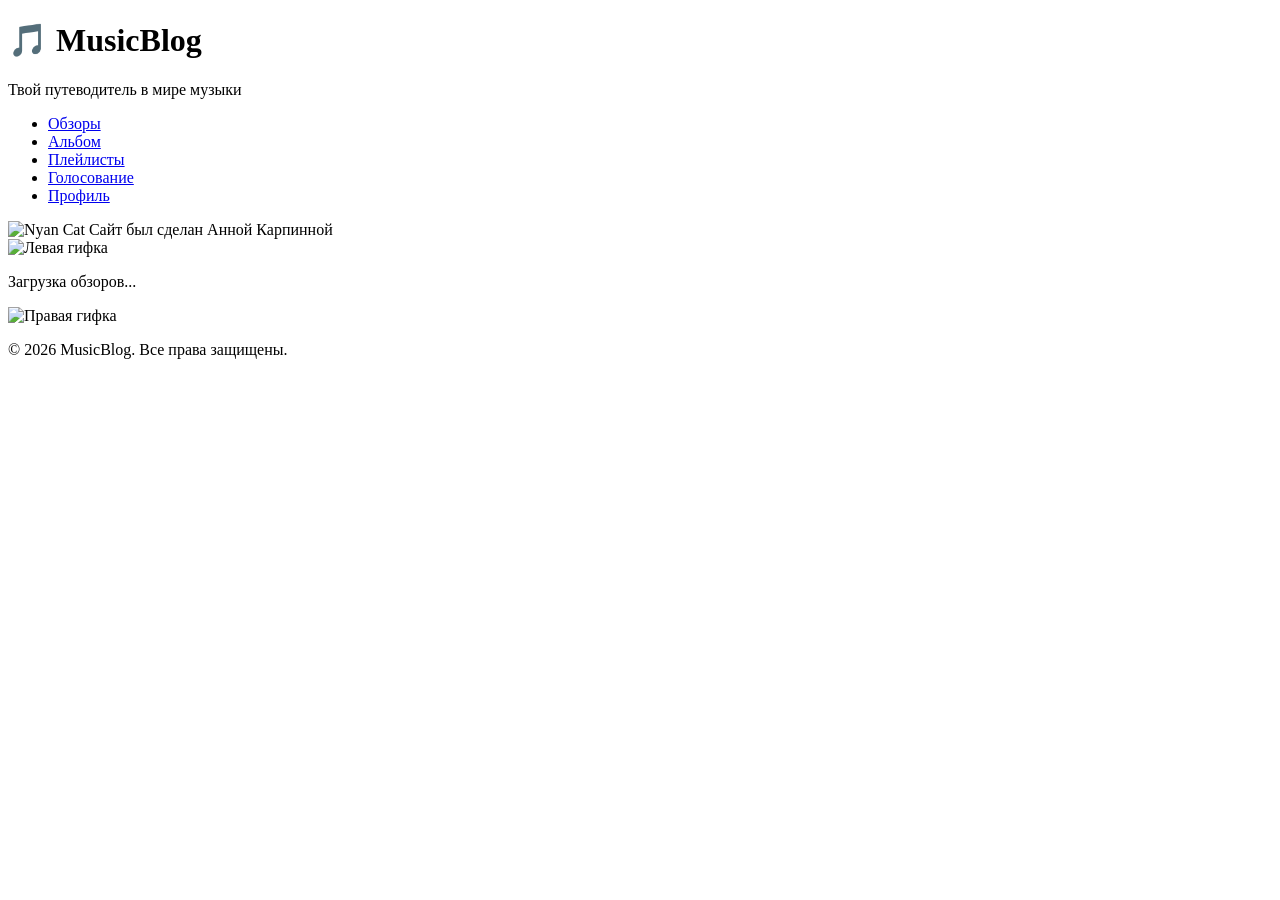
==== index.html @ 11b35b08 "Add files via upload" ====
<!DOCTYPE html>
<html lang="ru">
<head>
  <meta charset="UTF-8" />
  <meta name="viewport" content="width=device-width, initial-scale=1.0"/>
  <title>MusicBlog — Обзоры</title>
  <link rel="stylesheet" href="css/style.css" />
</head>
<body>
  <header>
    <h1>🎵 MusicBlog</h1>
    <p>Твой путеводитель в мире музыки</p>
  </header>
  <nav>
    <ul>
      <li><a href="index.html" class="active">Обзоры</a></li>
      <li><a href="album.html">Альбом</a></li>
      <li><a href="playlists.html">Плейлисты</a></li>
      <li><a href="voting.html">Голосование</a></li>
      <li><a href="profile.html">Профиль</a></li>
    </ul>
  </nav>
    <!-- Бегущая строка -->
    <div class="ticker-wrap">
      <div class="ticker">
        <div class="ticker-item">
          <img src="https://raw.githubusercontent.com/AnnaKarpina/save_img/main/975688a56fd69efe0060173314902a14.gif" alt="Nyan Cat" class="ticker-gif">
          <span>Сайт был сделан Анной Карпинной</span>
        </div>
      </div>
    </div>
    <main class="main-with-gifs">
      <aside class="gif-container left-gif">
        <img src="https://raw.githubusercontent.com/AnnaKarpina/save_img/main/c883b96dc8930483e53e55183bef65de.gif" alt="Левая гифка">
      </aside>
      
      <div class="content">
        <div id="reviews-container">
          <p>Загрузка обзоров...</p>
        </div>
      </div>
      
      <aside class="gif-container right-gif">
        <img src="https://raw.githubusercontent.com/AnnaKarpina/save_img/main/c883b96dc8930483e53e55183bef65de.gif" alt="Правая гифка">
      </aside>
    </main>
  <footer>
    <p>© 2026 MusicBlog. Все права защищены.</p>
  </footer>
  <script src="js/script.js"></script>
</body>
</html>
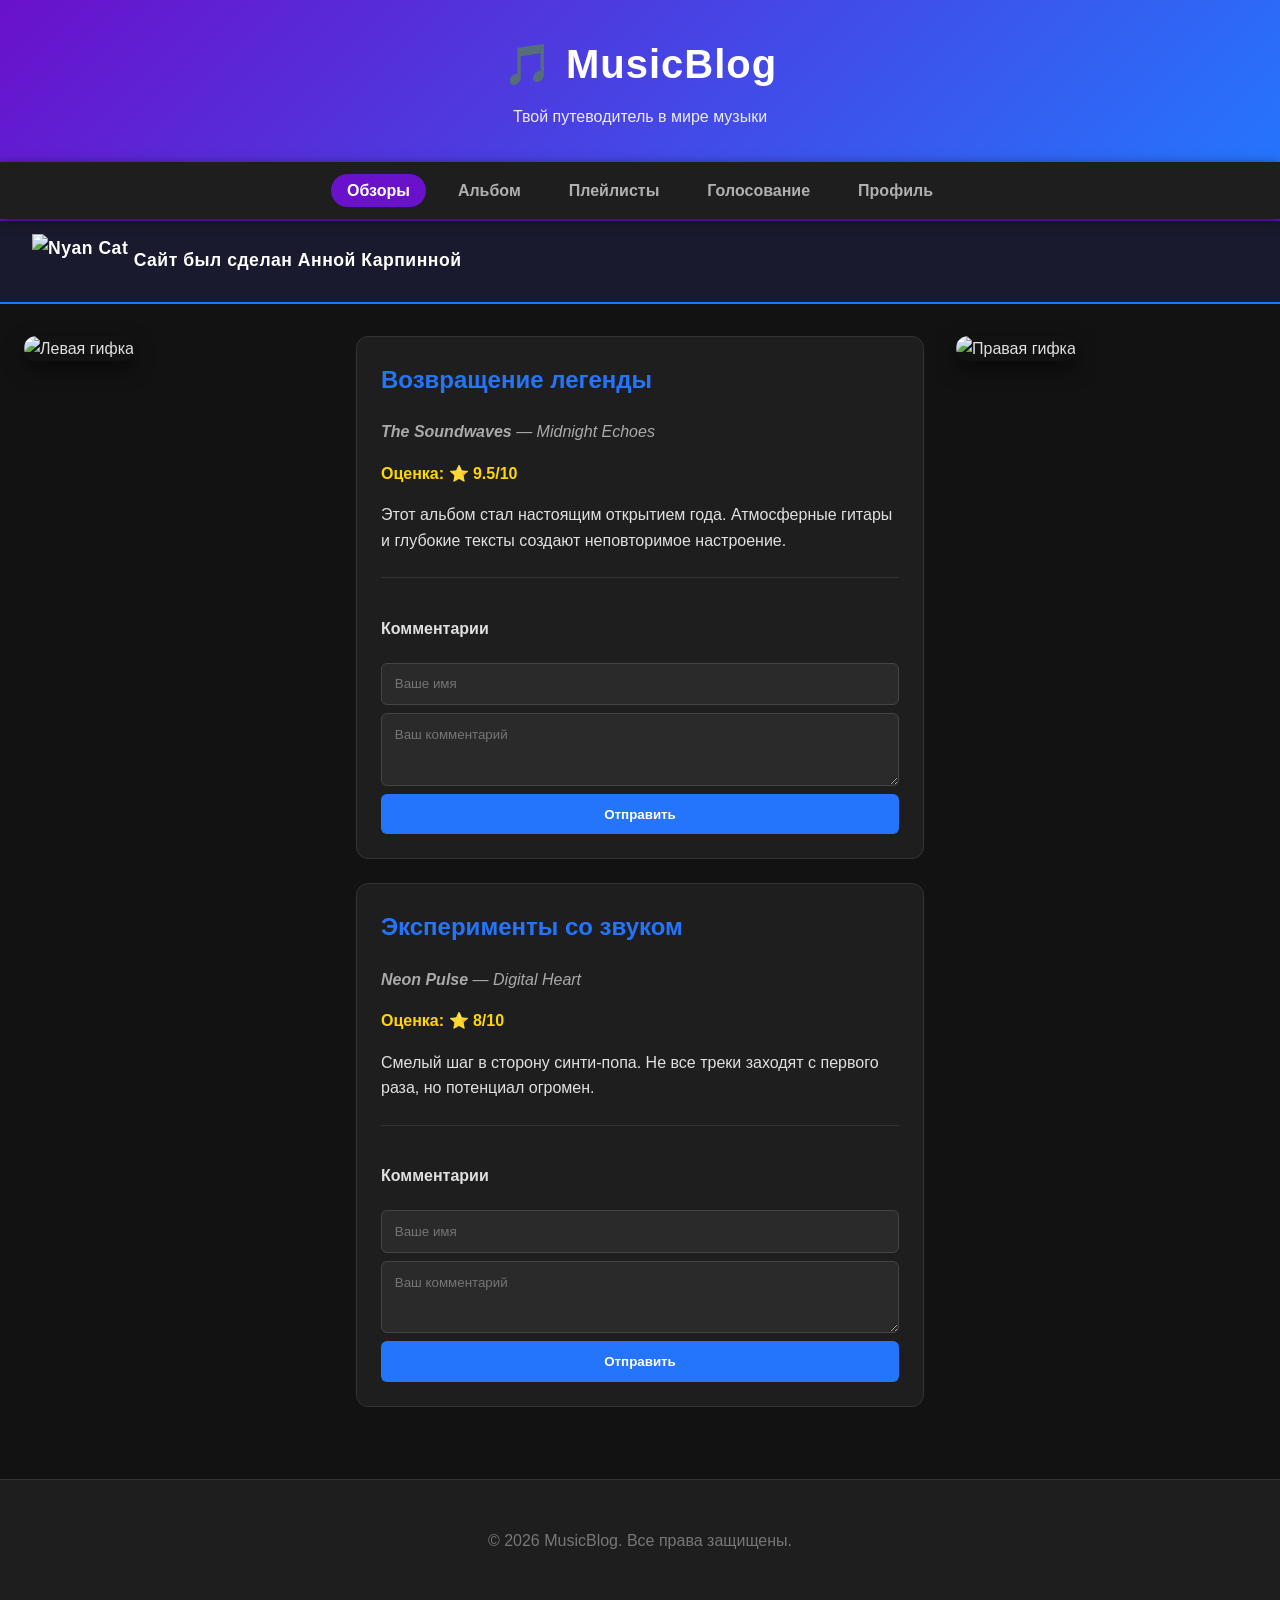
==== commit ffe3b5af: "Add files via upload" ====
--- a/index.html
+++ b/index.html
@@ -4,7 +4,7 @@
   <meta charset="UTF-8" />
   <meta name="viewport" content="width=device-width, initial-scale=1.0"/>
   <title>MusicBlog — Обзоры</title>
-  <link rel="stylesheet" href="css/style.css" />
+  <link rel="stylesheet" href="style.css" />
 </head>
 <body>
   <header>
@@ -47,6 +47,6 @@
   <footer>
     <p>© 2026 MusicBlog. Все права защищены.</p>
   </footer>
-  <script src="js/script.js"></script>
+  <script src="script.js"></script>
 </body>
 </html>
--- a/style.css
+++ b/style.css
@@ -0,0 +1,259 @@
+body {
+  font-family: 'Segoe UI', Tahoma, Geneva, Verdana, sans-serif;
+  margin: 0;
+  padding: 0;
+  background-color: #121212;
+  color: #e0e0e0;
+  line-height: 1.6;
+}
+
+header {
+  background: linear-gradient(135deg, #6a11cb 0%, #2575fc 100%);
+  color: white;
+  padding: 2rem;
+  text-align: center;
+}
+
+header h1 { margin: 0; font-size: 2.5rem; letter-spacing: 1px; }
+header p { margin: 0.5rem 0 0; opacity: 0.9; }
+
+nav {
+  background-color: #1e1e1e;
+  padding: 1rem;
+  position: sticky;
+  top: 0;
+  z-index: 100;
+  box-shadow: 0 2px 10px rgba(0,0,0,0.5);
+}
+
+nav ul {
+  list-style: none;
+  margin: 0;
+  padding: 0;
+  display: flex;
+  flex-wrap: wrap;
+  justify-content: center;
+  gap: 1rem;
+}
+
+nav a {
+  text-decoration: none;
+  color: #b0b0b0;
+  font-weight: 600;
+  padding: 0.5rem 1rem;
+  border-radius: 20px;
+  transition: all 0.3s ease;
+}
+
+nav a:hover, nav a.active {
+  background-color: #6a11cb;
+  color: white;
+}
+
+main {
+  max-width: 1000px;
+  margin: 2rem auto;
+  padding: 0 1.5rem;
+}
+
+/* Карточки */
+.review-card, .profile-section, .voting-card {
+  background-color: #1e1e1e;
+  border-radius: 12px;
+  padding: 1.5rem;
+  margin-bottom: 1.5rem;
+  border: 1px solid #333;
+}
+
+.review-card h2 { color: #2575fc; margin-top: 0; }
+.meta { color: #aaa; font-style: italic; }
+.rating { color: #ffd700; font-weight: bold; }
+
+/* Комментарии */
+.comments-section { margin-top: 1.5rem; padding-top: 1rem; border-top: 1px solid #333; }
+.comment { background-color: #2a2a2a; padding: 0.8rem; border-radius: 8px; margin-bottom: 0.5rem; }
+.comment-form { display: flex; flex-direction: column; gap: 0.5rem; margin-top: 1rem; }
+.comment-form input, .comment-form textarea {
+  background-color: #2a2a2a;
+  border: 1px solid #444;
+  color: white;
+  padding: 0.8rem;
+  border-radius: 6px;
+  font-family: inherit;
+}
+.comment-form button {
+  background-color: #2575fc;
+  color: white;
+  border: none;
+  padding: 0.8rem;
+  border-radius: 6px;
+  cursor: pointer;
+  font-weight: bold;
+  transition: background 0.3s;
+}
+.comment-form button:hover { background-color: #1a5bca; }
+
+/* Альбом */
+.album-card { text-align: center; background-color: #1e1e1e; padding: 2rem; border-radius: 12px; }
+.album-cover { width: 250px; height: 250px; object-fit: cover; border-radius: 12px; box-shadow: 0 8px 20px rgba(0,0,0,0.5); margin-bottom: 1rem; }
+.tracklist { list-style: none; padding: 0; text-align: left; max-width: 600px; margin: 2rem auto; }
+.tracklist li {
+  background-color: #2a2a2a;
+  margin-bottom: 0.8rem;
+  padding: 1rem;
+  border-radius: 8px;
+  display: flex;
+  justify-content: space-between;
+  align-items: center;
+  flex-wrap: wrap;
+  gap: 1rem;
+}
+.tracklist audio { height: 40px; max-width: 300px; }
+
+/* Плейлисты */
+.playlists-grid { display: grid; grid-template-columns: repeat(auto-fill, minmax(280px, 1fr)); gap: 1.5rem; }
+.playlist-card {
+  background-color: #1e1e1e;
+  border-radius: 12px;
+  padding: 1.5rem;
+  text-align: center;
+  border: 1px solid #333;
+  transition: transform 0.3s;
+}
+.playlist-card:hover { transform: translateY(-5px); border-color: #6a11cb; }
+.playlist-card img { width: 100%; border-radius: 8px; margin-bottom: 1rem; }
+.track-list { list-style: none; padding: 0; text-align: left; font-size: 0.9rem; color: #aaa; }
+.btn-play {
+  background-color: #1db954;
+  color: white;
+  border: none;
+  padding: 0.8rem 1.5rem;
+  border-radius: 20px;
+  cursor: pointer;
+  font-weight: bold;
+  margin-top: 1rem;
+  width: 100%;
+  transition: background 0.3s;
+}
+.btn-play:hover { background-color: #1ed760; }
+
+/* Голосование */
+.voting-card { display: flex; justify-content: space-between; align-items: center; }
+.btn-vote {
+  background-color: #e91e63;
+  color: white;
+  border: none;
+  padding: 0.8rem 1.5rem;
+  border-radius: 20px;
+  cursor: pointer;
+  font-weight: bold;
+  transition: background 0.3s;
+}
+.btn-vote:hover { background-color: #c2185b; }
+
+/* Профиль */
+.profile-header { text-align: center; margin-bottom: 2rem; }
+.avatar { font-size: 4rem; margin-bottom: 0.5rem; }
+
+footer {
+  text-align: center;
+  padding: 2rem;
+  background-color: #1e1e1e;
+  color: #777;
+  margin-top: 3rem;
+  border-top: 1px solid #333;
+}
+
+/* --- Бегущая строка (Ticker) --- */
+.ticker-wrap {
+  width: 100%;
+  overflow: hidden; /* Скрываем текст, когда он уходит за границы */
+  background-color: #1a1a2e; /* Тёмный фон, сочетающийся с вашим дизайном */
+  border-top: 2px solid #6a11cb;
+  border-bottom: 2px solid #2575fc;
+  padding: 0.8rem 0;
+  white-space: nowrap; /* Запрещаем перенос текста на новую строку */
+  display: flex;
+  align-items: center;  
+}
+
+.ticker {
+  display: inline-block;
+  animation: ticker-scroll 15s linear infinite; /* 15s — это скорость (чем меньше число, тем быстрее) */
+}
+
+.ticker-item {
+  display: inline-flex;
+  align-items: center;
+  gap: 10px;  
+  display: inline-block;
+  padding: 0 2rem;
+  font-size: 1.1rem;
+  font-weight: 600;
+  color: #ffffff;
+  letter-spacing: 0.5px;
+}
+
+.ticker-gif {
+  height: 55px;
+  width: auto;
+  display: inline-block;
+  vertical-align: middle;
+}
+
+@keyframes ticker-scroll {
+  0% {
+    transform: translateX(100vw);
+  }
+  100% {
+    transform: translateX(-100%);
+  }
+}
+
+.ticker-wrap:hover .ticker {
+  animation-play-state: paused;
+}
+
+/* Гифки */
+.main-with-gifs {
+  display: flex;
+  justify-content: center;
+  gap: 2rem;
+  max-width: 1400px;
+  margin: 2rem auto;
+  padding: 0 1.5rem;
+  align-items: flex-start;
+}
+
+.gif-container {
+  flex: 0 0 300px;
+  position: sticky;
+  top: 100px;
+}
+
+.gif-container img {
+  width: 100%;
+  height: 700px;
+  object-fit: cover;
+  border-radius: 12px;
+  box-shadow: 0 8px 20px rgba(0,0,0,0.5);
+}
+
+.content {
+  flex: 1;
+  max-width: 700px;
+}
+
+/* На планшетах убираем левую гифку */
+@media (max-width: 1200px) {
+  .left-gif {
+    display: none;
+  }
+}
+
+/* На телефонах убираем обе */
+@media (max-width: 768px) {
+  .gif-container {
+    display: none;
+  }
+}
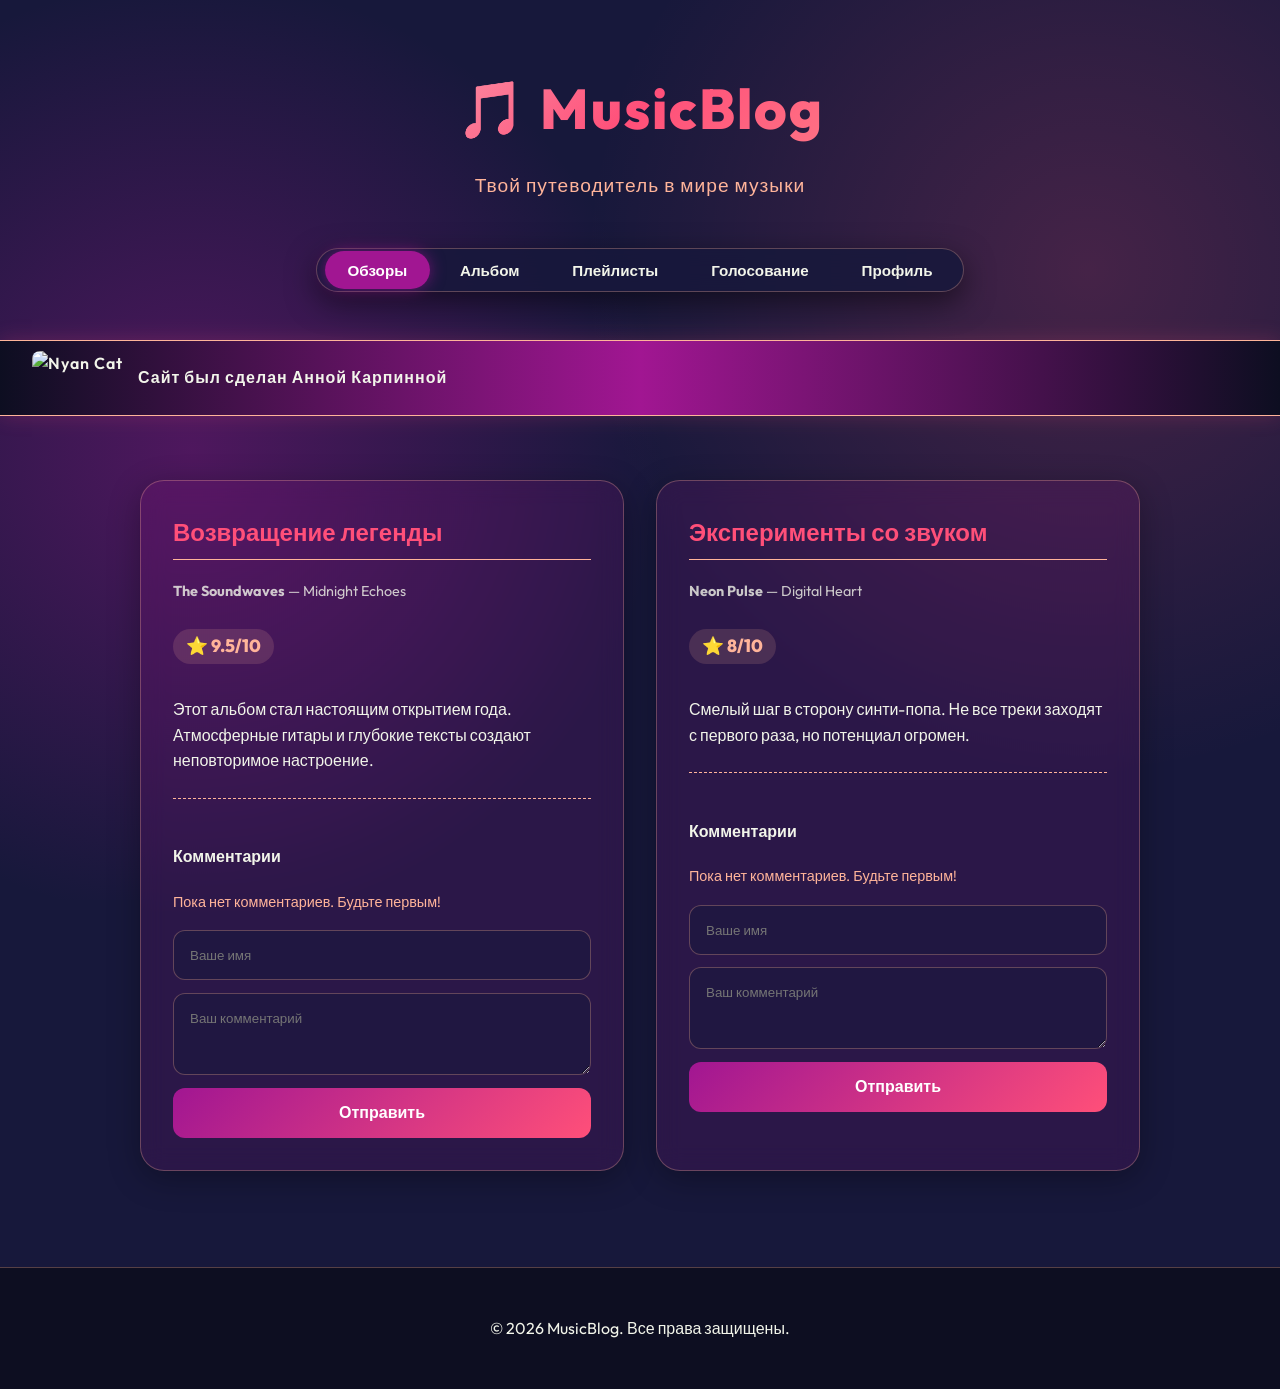
==== commit 0b830416: "Add files via upload" ====
--- a/index.html
+++ b/index.html
@@ -24,15 +24,13 @@
     <div class="ticker-wrap">
       <div class="ticker">
         <div class="ticker-item">
-          <img src="https://raw.githubusercontent.com/AnnaKarpina/save_img/main/975688a56fd69efe0060173314902a14.gif" alt="Nyan Cat" class="ticker-gif">
+          <img src="https://raw.githubusercontent.com/AnnaKarpina/my_site/main/sparks.gif" alt="Nyan Cat" class="ticker-gif">
           <span>Сайт был сделан Анной Карпинной</span>
         </div>
       </div>
     </div>
     <main class="main-with-gifs">
-      <aside class="gif-container left-gif">
-        <img src="https://raw.githubusercontent.com/AnnaKarpina/save_img/main/c883b96dc8930483e53e55183bef65de.gif" alt="Левая гифка">
-      </aside>
+
       
       <div class="content">
         <div id="reviews-container">
@@ -40,9 +38,7 @@
         </div>
       </div>
       
-      <aside class="gif-container right-gif">
-        <img src="https://raw.githubusercontent.com/AnnaKarpina/save_img/main/c883b96dc8930483e53e55183bef65de.gif" alt="Правая гифка">
-      </aside>
+
     </main>
   <footer>
     <p>© 2026 MusicBlog. Все права защищены.</p>
--- a/style.css
+++ b/style.css
@@ -1,29 +1,70 @@
+/* Импорт шрифта для большей индивидуальности */
+@import url('https://fonts.googleapis.com/css2?family=Outfit:wght@300;400;600;800&display=swap');
+
+:root {
+  /* Новая неоновая палитра */
+  --lilac: #F2F5EA;    /* Ivory - Основной текст */
+  --pink: #FF4F79;     /* Bubblegum Pink - Заголовки, акценты */
+  --violet: #FFB49A;   /* Powder Blush - Рамки, фокусы */
+  --cobalt: #A11692;   /* Dark Magenta - Кнопки, активные элементы */
+  --ink: #17183B;      /* Space Indigo - Основной фон */
+
+  /* Дополнительные оттенки */
+  --bg-dark: #0D0E21;  /* Темный индиго - Футер, бегущая строка */
+  --card-bg: rgba(161, 22, 146, 0.15); /* Маджента с прозрачностью */
+  --glass-border: rgba(255, 180, 154, 0.3); /* Powder Blush с прозрачностью */
+}
+
 body {
-  font-family: 'Segoe UI', Tahoma, Geneva, Verdana, sans-serif;
+  font-family: 'Outfit', sans-serif;
   margin: 0;
   padding: 0;
-  background-color: #121212;
-  color: #e0e0e0;
+  background-color: var(--ink);
+  background-image:
+    radial-gradient(circle at 15% 50%, rgba(161, 22, 146, 0.4), transparent 40%),
+    radial-gradient(circle at 85% 30%, rgba(255, 79, 121, 0.2), transparent 40%);
+  background-attachment: fixed;
+  color: var(--lilac);
   line-height: 1.6;
 }
 
 header {
-  background: linear-gradient(135deg, #6a11cb 0%, #2575fc 100%);
-  color: white;
-  padding: 2rem;
+  padding: 4rem 2rem 3rem;
   text-align: center;
-}
-
-header h1 { margin: 0; font-size: 2.5rem; letter-spacing: 1px; }
-header p { margin: 0.5rem 0 0; opacity: 0.9; }
-
+  position: relative;
+}
+
+header h1 {
+  margin: 0;
+  font-size: 3.5rem;
+  font-weight: 800;
+  background: linear-gradient(135deg, var(--lilac), var(--pink), var(--violet));
+  -webkit-background-clip: text;
+  -webkit-text-fill-color: transparent;
+  letter-spacing: 2px;
+}
+
+header p {
+  margin: 1rem 0 0;
+  font-size: 1.2rem;
+  color: var(--violet);
+  letter-spacing: 1px;
+}
+
+/* Навигация в виде плавающей капсулы */
 nav {
-  background-color: #1e1e1e;
-  padding: 1rem;
   position: sticky;
-  top: 0;
+  top: 20px;
   z-index: 100;
-  box-shadow: 0 2px 10px rgba(0,0,0,0.5);
+  width: fit-content;
+  margin: 0 auto 3rem;
+  background: rgba(23, 24, 59, 0.85);
+  backdrop-filter: blur(16px);
+  -webkit-backdrop-filter: blur(16px);
+  border: 1px solid var(--glass-border);
+  border-radius: 50px;
+  padding: 0.5rem;
+  box-shadow: 0 10px 30px rgba(0, 0, 0, 0.5);
 }
 
 nav ul {
@@ -33,227 +74,406 @@
   display: flex;
   flex-wrap: wrap;
   justify-content: center;
-  gap: 1rem;
+  gap: 0.5rem;
 }
 
 nav a {
   text-decoration: none;
-  color: #b0b0b0;
+  color: var(--lilac);
   font-weight: 600;
-  padding: 0.5rem 1rem;
-  border-radius: 20px;
+  padding: 0.6rem 1.4rem;
+  border-radius: 30px;
   transition: all 0.3s ease;
+  font-size: 0.95rem;
 }
 
 nav a:hover, nav a.active {
-  background-color: #6a11cb;
-  color: white;
+  background: var(--cobalt);
+  color: #fff;
+  box-shadow: 0 0 15px rgba(161, 22, 146, 0.6);
 }
 
 main {
   max-width: 1000px;
-  margin: 2rem auto;
+  margin: 4rem auto;
   padding: 0 1.5rem;
 }
 
-/* Карточки */
-.review-card, .profile-section, .voting-card {
-  background-color: #1e1e1e;
+/* Эффект матового стекла для карточек */
+.review-card, .profile-section, .voting-card, .album-card, .playlist-card {
+  background: var(--card-bg);
+  backdrop-filter: blur(12px);
+  -webkit-backdrop-filter: blur(12px);
+  border: 1px solid var(--glass-border);
+  border-radius: 24px;
+  padding: 2rem;
+  margin-bottom: 2rem;
+  box-shadow: 0 8px 32px rgba(0, 0, 0, 0.3);
+  transition: transform 0.3s ease, border-color 0.3s ease, box-shadow 0.3s ease;
+}
+
+.review-card:hover, .playlist-card:hover, .album-card:hover {
+  transform: translateY(-5px);
+  border-color: var(--pink);
+  box-shadow: 0 12px 40px rgba(255, 79, 121, 0.2);
+}
+
+/* Сетка для обзоров */
+#reviews-container {
+  display: grid;
+  grid-template-columns: repeat(auto-fill, minmax(320px, 1fr));
+  gap: 2rem;
+}
+
+.review-card h2 {
+  color: var(--pink);
+  margin-top: 0;
+  font-size: 1.5rem;
+  border-bottom: 1px solid var(--violet);
+  padding-bottom: 0.5rem;
+}
+.meta { color: var(--lilac); opacity: 0.8; font-size: 0.9rem; margin-bottom: 0.5rem;}
+.rating {
+  color: var(--violet);
+  font-weight: 800;
+  font-size: 1.1rem;
+  display: inline-block;
+  background: rgba(255, 180, 154, 0.15);
+  padding: 0.2rem 0.8rem;
+  border-radius: 20px;
+}
+
+/* Комментарии */
+.comments-section { margin-top: 1.5rem; padding-top: 1.5rem; border-top: 1px dashed var(--violet); }
+.comment {
+  background: rgba(23, 24, 59, 0.6);
+  padding: 1rem;
   border-radius: 12px;
-  padding: 1.5rem;
+  margin-bottom: 0.8rem;
+  border-left: 3px solid var(--pink);
+  font-size: 0.9rem;
+}
+.comment strong { color: var(--pink); }
+
+.comment-form { display: flex; flex-direction: column; gap: 0.8rem; margin-top: 1rem; }
+.comment-form input, .comment-form textarea {
+  background: rgba(23, 24, 59, 0.5);
+  border: 1px solid var(--glass-border);
+  color: var(--lilac);
+  padding: 1rem;
+  border-radius: 12px;
+  font-family: inherit;
+  transition: outline 0.3s;
+}
+.comment-form input:focus, .comment-form textarea:focus {
+  outline: 2px solid var(--violet);
+  background: rgba(23, 24, 59, 0.8);
+}
+.comment-form button {
+  background: linear-gradient(135deg, var(--cobalt), var(--pink));
+  color: #fff;
+  border: none;
+  padding: 1rem;
+  border-radius: 12px;
+  cursor: pointer;
+  font-weight: 800;
+  font-size: 1rem;
+  transition: all 0.3s;
+}
+.comment-form button:hover {
+  box-shadow: 0 0 20px rgba(161, 22, 146, 0.6);
+  transform: scale(1.02);
+}
+
+/* Страница Альбома: Две колонки */
+.album-card {
+  display: grid;
+  grid-template-columns: 1fr 1.5fr;
+  gap: 3rem;
+  align-items: start;
+  text-align: left;
+}
+
+.album-info { text-align: center; }
+.album-cover {
+  width: 100%;
+  max-width: 300px;
+  border-radius: 20px;
+  box-shadow: 0 15px 35px rgba(0,0,0,0.6), 0 0 20px rgba(255, 79, 121, 0.3);
   margin-bottom: 1.5rem;
-  border: 1px solid #333;
-}
-
-.review-card h2 { color: #2575fc; margin-top: 0; }
-.meta { color: #aaa; font-style: italic; }
-.rating { color: #ffd700; font-weight: bold; }
-
-/* Комментарии */
-.comments-section { margin-top: 1.5rem; padding-top: 1rem; border-top: 1px solid #333; }
-.comment { background-color: #2a2a2a; padding: 0.8rem; border-radius: 8px; margin-bottom: 0.5rem; }
-.comment-form { display: flex; flex-direction: column; gap: 0.5rem; margin-top: 1rem; }
-.comment-form input, .comment-form textarea {
-  background-color: #2a2a2a;
-  border: 1px solid #444;
-  color: white;
-  padding: 0.8rem;
-  border-radius: 6px;
-  font-family: inherit;
-}
-.comment-form button {
-  background-color: #2575fc;
-  color: white;
+  border: 1px solid var(--violet);
+}
+
+.album-card h2 { color: var(--pink); font-size: 2.5rem; margin: 0 0 0.5rem; }
+.artist { color: var(--violet); font-size: 1.2rem; font-weight: 600; margin-bottom: 0.5rem;}
+.year { color: var(--lilac); font-weight: 800; letter-spacing: 2px;}
+.description { color: var(--lilac); opacity: 0.9; margin-bottom: 2rem; }
+
+.album-card h3 { color: var(--violet); border-bottom: 2px solid var(--violet); padding-bottom: 0.5rem; }
+
+.tracklist { list-style: none; padding: 0; margin: 0; }
+.tracklist li {
+  background: rgba(23, 24, 59, 0.5);
+  border: 1px solid transparent;
+  margin-bottom: 1rem;
+  padding: 1rem;
+  border-radius: 16px;
+  display: flex;
+  flex-direction: column;
+  gap: 1rem;
+  transition: all 0.3s;
+}
+.tracklist li:hover {
+  border-color: var(--cobalt);
+  background: rgba(161, 22, 146, 0.2);
+}
+.tracklist span { font-weight: 600; font-size: 1.1rem; color: var(--pink); }
+.tracklist audio { width: 100%; height: 40px; border-radius: 20px; outline: none; }
+
+/* Плейлисты */
+.playlists-grid { display: grid; grid-template-columns: repeat(auto-fill, minmax(300px, 1fr)); gap: 2rem; }
+.playlist-card { text-align: center; padding: 1.5rem; }
+.playlist-card img {
+  width: 100%;
+  aspect-ratio: 1/1;
+  object-fit: cover;
+  border-radius: 16px;
+  margin-bottom: 1.5rem;
+  box-shadow: 0 10px 20px rgba(0,0,0,0.4);
+}
+.playlist-card h3 { color: var(--pink); font-size: 1.4rem; margin-top: 0; }
+.track-list { list-style: none; padding: 0; text-align: left; font-size: 0.95rem; color: var(--lilac); }
+.track-list li { margin-bottom: 0.5rem; opacity: 0.8; }
+
+/* ИСПРАВЛЕНО: стили для треков внутри плейлиста с аудио */
+.playlist-card .track-list li.playlist-track {
+  display: flex;
+  flex-direction: column;
+  gap: 0.5rem;
+  margin-bottom: 1rem;
+  padding-bottom: 0.8rem;
+  border-bottom: 1px dashed var(--glass-border);
+  opacity: 1;
+}
+.playlist-card .track-list li.playlist-track:last-child {
+  border-bottom: none;
+  margin-bottom: 0;
+}
+.playlist-track-name {
+  font-weight: 600;
+  color: var(--lilac);
+}
+.playlist-card .track-list audio {
+  width: 100%;
+  height: 36px;
+  border-radius: 18px;
+  outline: none;
+}
+
+.btn-play {
+  background: var(--violet);
+  color: var(--ink);
   border: none;
-  padding: 0.8rem;
-  border-radius: 6px;
+  padding: 1rem 1.5rem;
+  border-radius: 30px;
   cursor: pointer;
-  font-weight: bold;
-  transition: background 0.3s;
-}
-.comment-form button:hover { background-color: #1a5bca; }
-
-/* Альбом */
-.album-card { text-align: center; background-color: #1e1e1e; padding: 2rem; border-radius: 12px; }
-.album-cover { width: 250px; height: 250px; object-fit: cover; border-radius: 12px; box-shadow: 0 8px 20px rgba(0,0,0,0.5); margin-bottom: 1rem; }
-.tracklist { list-style: none; padding: 0; text-align: left; max-width: 600px; margin: 2rem auto; }
-.tracklist li {
-  background-color: #2a2a2a;
-  margin-bottom: 0.8rem;
-  padding: 1rem;
-  border-radius: 8px;
+  font-weight: 800;
+  margin-top: 1.5rem;
+  width: 100%;
+  transition: all 0.3s;
+  font-size: 1rem;
+}
+.btn-play:hover {
+  background: var(--lilac);
+  box-shadow: 0 0 20px rgba(255, 79, 121, 0.4);
+}
+
+/* Голосование */
+.voting-card { display: flex; justify-content: space-between; align-items: center; padding: 1.5rem 2rem; }
+.voting-card h3 { color: var(--lilac); margin: 0 0 0.5rem; }
+.voting-card p { margin: 0; color: var(--violet); }
+.voting-card strong { color: var(--violet); font-size: 1.2rem; }
+.btn-vote {
+  background: transparent;
+  color: var(--pink);
+  border: 2px solid var(--pink);
+  padding: 0.8rem 1.5rem;
+  border-radius: 30px;
+  cursor: pointer;
+  font-weight: 800;
+  transition: all 0.3s;
   display: flex;
-  justify-content: space-between;
   align-items: center;
-  flex-wrap: wrap;
-  gap: 1rem;
-}
-.tracklist audio { height: 40px; max-width: 300px; }
-
-/* Плейлисты */
-.playlists-grid { display: grid; grid-template-columns: repeat(auto-fill, minmax(280px, 1fr)); gap: 1.5rem; }
-.playlist-card {
-  background-color: #1e1e1e;
-  border-radius: 12px;
-  padding: 1.5rem;
-  text-align: center;
-  border: 1px solid #333;
-  transition: transform 0.3s;
-}
-.playlist-card:hover { transform: translateY(-5px); border-color: #6a11cb; }
-.playlist-card img { width: 100%; border-radius: 8px; margin-bottom: 1rem; }
-.track-list { list-style: none; padding: 0; text-align: left; font-size: 0.9rem; color: #aaa; }
-.btn-play {
-  background-color: #1db954;
-  color: white;
-  border: none;
-  padding: 0.8rem 1.5rem;
-  border-radius: 20px;
-  cursor: pointer;
-  font-weight: bold;
-  margin-top: 1rem;
-  width: 100%;
-  transition: background 0.3s;
-}
-.btn-play:hover { background-color: #1ed760; }
-
-/* Голосование */
-.voting-card { display: flex; justify-content: space-between; align-items: center; }
-.btn-vote {
-  background-color: #e91e63;
-  color: white;
-  border: none;
-  padding: 0.8rem 1.5rem;
-  border-radius: 20px;
-  cursor: pointer;
-  font-weight: bold;
-  transition: background 0.3s;
-}
-.btn-vote:hover { background-color: #c2185b; }
+  gap: 0.5rem;
+}
+.btn-vote:hover {
+  background: var(--pink);
+  color: var(--ink);
+  box-shadow: 0 0 20px rgba(255, 79, 121, 0.5);
+}
 
 /* Профиль */
-.profile-header { text-align: center; margin-bottom: 2rem; }
-.avatar { font-size: 4rem; margin-bottom: 0.5rem; }
+.profile-header { text-align: center; margin-bottom: 3rem; }
+.avatar {
+  font-size: 5rem;
+  margin-bottom: 1rem;
+  display: inline-block;
+  background: linear-gradient(135deg, var(--pink), var(--cobalt));
+  -webkit-background-clip: text;
+  color: transparent;
+  text-shadow: 0 0 30px rgba(255, 79, 121, 0.5);
+}
+.profile-header h2 { color: var(--pink); font-size: 2.5rem; margin: 0; }
+.profile-header p { color: var(--lilac); opacity: 0.8; }
+.profile-section h3 { color: var(--violet); font-size: 1.5rem; border-bottom: 2px solid var(--cobalt); padding-bottom: 0.5rem; }
 
 footer {
   text-align: center;
   padding: 2rem;
-  background-color: #1e1e1e;
-  color: #777;
-  margin-top: 3rem;
-  border-top: 1px solid #333;
+  background: var(--bg-dark);
+  color: var(--lilac);
+  border-top: 1px solid var(--glass-border);
 }
 
 /* --- Бегущая строка (Ticker) --- */
 .ticker-wrap {
   width: 100%;
-  overflow: hidden; /* Скрываем текст, когда он уходит за границы */
-  background-color: #1a1a2e; /* Тёмный фон, сочетающийся с вашим дизайном */
-  border-top: 2px solid #6a11cb;
-  border-bottom: 2px solid #2575fc;
-  padding: 0.8rem 0;
-  white-space: nowrap; /* Запрещаем перенос текста на новую строку */
+  overflow: hidden;
+  background: linear-gradient(90deg, var(--bg-dark), var(--cobalt), var(--bg-dark));
+  border-top: 1px solid var(--violet);
+  border-bottom: 1px solid var(--violet);
+  padding: 0.6rem 0;
+  white-space: nowrap;
   display: flex;
-  align-items: center;  
+  align-items: center;
+  box-shadow: 0 0 20px rgba(255, 79, 121, 0.2);
 }
 
 .ticker {
   display: inline-block;
-  animation: ticker-scroll 15s linear infinite; /* 15s — это скорость (чем меньше число, тем быстрее) */
+  animation: ticker-scroll 20s linear infinite;
 }
 
 .ticker-item {
   display: inline-flex;
   align-items: center;
-  gap: 10px;  
-  display: inline-block;
+  gap: 15px;
   padding: 0 2rem;
-  font-size: 1.1rem;
+  font-size: 1rem;
   font-weight: 600;
-  color: #ffffff;
-  letter-spacing: 0.5px;
+  color: var(--lilac);
+  letter-spacing: 1px;
 }
 
 .ticker-gif {
   height: 55px;
   width: auto;
-  display: inline-block;
-  vertical-align: middle;
+  border-radius: 8px;
 }
 
 @keyframes ticker-scroll {
-  0% {
-    transform: translateX(100vw);
-  }
-  100% {
-    transform: translateX(-100%);
-  }
+  0% { transform: translateX(100vw); }
+  100% { transform: translateX(-100%); }
 }
 
 .ticker-wrap:hover .ticker {
   animation-play-state: paused;
 }
 
-/* Гифки */
+/* Отступы для страниц с гифками */
 .main-with-gifs {
-  display: flex;
-  justify-content: center;
-  gap: 2rem;
-  max-width: 1400px;
-  margin: 2rem auto;
-  padding: 0 1.5rem;
-  align-items: flex-start;
-}
-
-.gif-container {
-  flex: 0 0 300px;
-  position: sticky;
-  top: 100px;
-}
-
-.gif-container img {
-  width: 100%;
-  height: 700px;
-  object-fit: cover;
+  margin: 4rem auto;
+}
+
+/* Адаптивность для страницы альбома */
+@media (max-width: 850px) {
+  .album-card {
+    grid-template-columns: 1fr;
+    text-align: center;
+  }
+  .tracklist li {
+    align-items: center;
+  }
+  #reviews-container {
+    grid-template-columns: 1fr;
+  }
+}
+
+/* Стиль для кнопки переключения альбома */
+.btn-switch {
+  background: linear-gradient(135deg, var(--cobalt), var(--pink));
+  color: #fff;
+  border: none;
+  padding: 1rem 2rem;
+  border-radius: 30px;
+  font-family: 'Outfit', sans-serif;
+  font-size: 1.1rem;
+  font-weight: 800;
+  cursor: pointer;
+  transition: all 0.3s ease;
+  box-shadow: 0 4px 15px rgba(161, 22, 146, 0.4);
+}
+
+.btn-switch:hover {
+  transform: translateY(-3px) scale(1.02);
+  box-shadow: 0 8px 25px rgba(255, 79, 121, 0.5);
+}
+
+.btn-switch:active {
+  transform: translateY(0) scale(0.98);
+}
+
+/* --- Дополнительные стили для работы плейлистов --- */
+.playlist-card.active-playlist {
+  border-color: var(--pink);
+  box-shadow: 0 0 25px rgba(255, 79, 121, 0.35);
+}
+
+.playlist-track.current-track {
+  color: var(--pink) !important;
+  opacity: 1 !important;
+  font-weight: 700;
+  position: relative;
+}
+
+.playlist-track.current-track::before {
+  content: "▶ ";
+  color: var(--pink);
+  font-size: 0.9rem;
+  margin-right: 4px;
+}
+
+.playlist-now-playing {
+  margin-top: 1rem;
+  padding: 0.8rem 1rem;
+  background: rgba(255, 79, 121, 0.12);
+  border: 1px solid var(--pink);
   border-radius: 12px;
-  box-shadow: 0 8px 20px rgba(0,0,0,0.5);
-}
-
-.content {
-  flex: 1;
-  max-width: 700px;
-}
-
-/* На планшетах убираем левую гифку */
-@media (max-width: 1200px) {
-  .left-gif {
-    display: none;
-  }
-}
-
-/* На телефонах убираем обе */
-@media (max-width: 768px) {
-  .gif-container {
-    display: none;
-  }
+  color: var(--lilac);
+  font-size: 0.9rem;
+  text-align: center;
+}
+
+.playlist-now-playing strong {
+  color: var(--pink);
+}
+
+.btn-play.playing {
+  background: var(--cobalt);
+  color: #fff;
+  box-shadow: 0 0 20px rgba(161, 22, 146, 0.6);
+}
+
+.btn-play.playing:hover {
+  background: var(--pink);
+  box-shadow: 0 0 25px rgba(255, 79, 121, 0.6);
+}
+
+.playlist-track-name {
+  cursor: pointer;
+  transition: color 0.2s;
+}
+
+.playlist-track-name:hover {
+  color: var(--pink);
 }
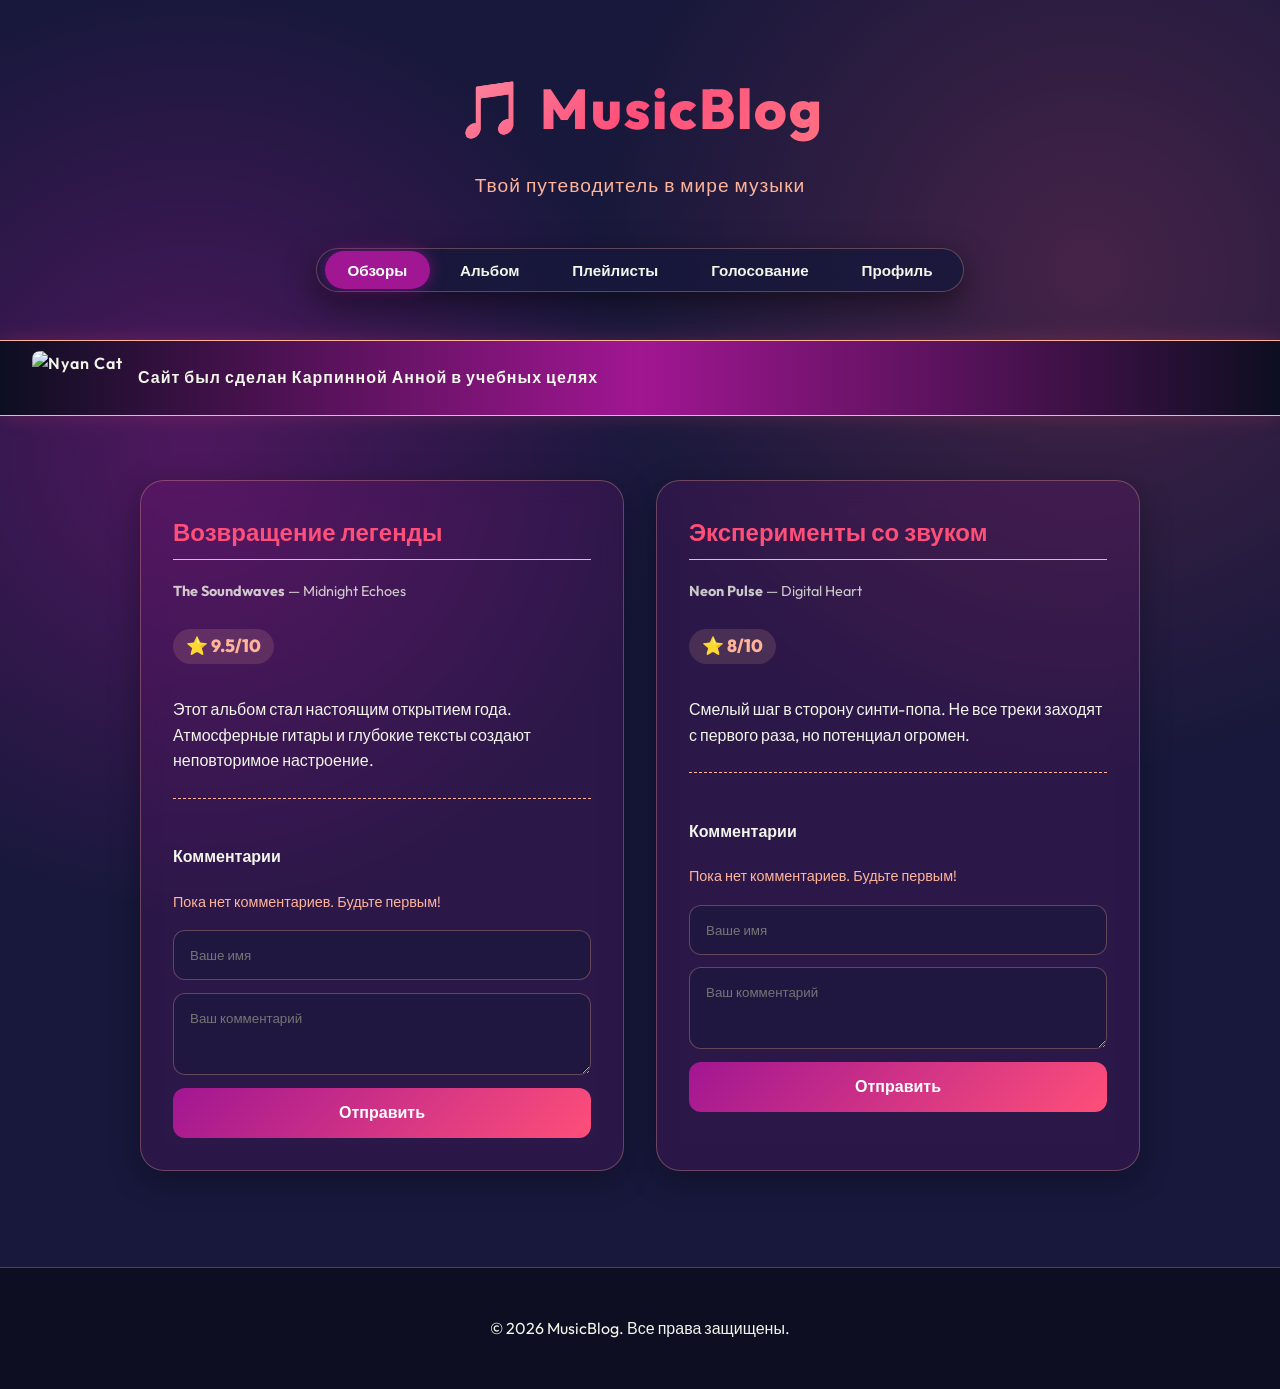
==== commit d6cb4fad: "Add files via upload" ====
--- a/index.html
+++ b/index.html
@@ -25,7 +25,7 @@
       <div class="ticker">
         <div class="ticker-item">
           <img src="https://raw.githubusercontent.com/AnnaKarpina/my_site/main/sparks.gif" alt="Nyan Cat" class="ticker-gif">
-          <span>Сайт был сделан Анной Карпинной</span>
+          <span>Сайт был сделан Карпинной Анной в учебных целях</span>
         </div>
       </div>
     </div>
--- a/style.css
+++ b/style.css
@@ -231,61 +231,227 @@
 .tracklist audio { width: 100%; height: 40px; border-radius: 20px; outline: none; }
 
 /* Плейлисты */
-.playlists-grid { display: grid; grid-template-columns: repeat(auto-fill, minmax(300px, 1fr)); gap: 2rem; }
-.playlist-card { text-align: center; padding: 1.5rem; }
-.playlist-card img {
+/* ============================================================
+   ПЛЕЙЛИСТЫ — переработанная раскладка
+   ============================================================ */
+
+/* Контейнер: колонка карточек-секций */
+.playlists-stack {
+  display: flex;
+  flex-direction: column;
+  gap: 2.5rem;
+}
+
+/* Каждый плейлист — «карточка» из двух колонок */
+.playlist-block {
+  display: grid;
+  grid-template-columns: 180px 1fr;   /* было 300px */
+  gap: 1.5rem;
+  background: var(--card-bg);
+  backdrop-filter: blur(12px);
+  -webkit-backdrop-filter: blur(12px);
+  border: 1px solid var(--glass-border);
+  border-radius: 24px;
+  padding: 1.25rem;
+  box-shadow: 0 8px 32px rgba(0, 0, 0, 0.3);
+  transition: border-color 0.3s ease, box-shadow 0.3s ease;
+}
+
+.playlist-block:hover {
+  border-color: var(--violet);
+  box-shadow: 0 12px 40px rgba(255, 79, 121, 0.15);
+}
+
+/* Левая колонка */
+.playlist-side {
+  display: flex;
+  flex-direction: column;
+  align-items: center;
+  text-align: center;
+  gap: 0.75rem;
+}
+
+.playlist-cover-wrap {
+  position: relative;
   width: 100%;
-  aspect-ratio: 1/1;
+  max-width: 180px;      /* новая строка */
+  margin: 0 auto;    
+  aspect-ratio: 1 / 1;
+  border-radius: 14px;
+  overflow: hidden;
+  box-shadow: 0 10px 30px rgba(0, 0, 0, 0.5), 0 0 20px rgba(161, 22, 146, 0.3);
+  border: 1px solid var(--violet);
+}
+
+.playlist-cover {
+  width: 100%;
+  height: 100%;
   object-fit: cover;
-  border-radius: 16px;
-  margin-bottom: 1.5rem;
-  box-shadow: 0 10px 20px rgba(0,0,0,0.4);
-}
-.playlist-card h3 { color: var(--pink); font-size: 1.4rem; margin-top: 0; }
-.track-list { list-style: none; padding: 0; text-align: left; font-size: 0.95rem; color: var(--lilac); }
-.track-list li { margin-bottom: 0.5rem; opacity: 0.8; }
-
-/* ИСПРАВЛЕНО: стили для треков внутри плейлиста с аудио */
-.playlist-card .track-list li.playlist-track {
+  display: block;
+  transition: transform 0.4s ease;
+}
+
+.playlist-block:hover .playlist-cover {
+  transform: scale(1.04);
+}
+
+.playlist-cover-overlay {
+  position: absolute;
+  inset: 0;
+  background: linear-gradient(180deg, transparent 50%, rgba(23, 24, 59, 0.6));
+  pointer-events: none;
+}
+
+.playlist-title {
+  color: var(--pink);
+  font-size: 1.15rem;
+  margin: 0.3rem 0 0;
+  font-weight: 800;
+}
+
+.playlist-desc {
+  color: var(--lilac);
+  opacity: 0.85;
+  font-size: 0.82rem;
+  margin: 0;
+  line-height: 1.4;
+}
+
+.playlist-count {
+  color: var(--violet);
+  font-size: 0.78rem;
+  font-weight: 600;
+  letter-spacing: 0.5px;
+  margin: 0;
+  padding: 0.2rem 0.8rem;
+  background: rgba(255, 180, 154, 0.12);
+  border-radius: 20px;
+}
+
+/* Правая колонка */
+.playlist-main {
   display: flex;
   flex-direction: column;
+  min-width: 0;
+}
+
+.playlist-tracks-title {
+  color: var(--violet);
+  font-size: 1.15rem;
+  margin: 0 0 1rem;
+  padding-bottom: 0.5rem;
+  border-bottom: 2px solid var(--cobalt);
+  letter-spacing: 0.5px;
+}
+
+/* Список треков */
+.playlist-tracklist {
+  list-style: none;
+  margin: 0;
+  padding: 0;
+}
+
+.playlist-track {
+  display: flex;
+  flex-direction: column;   /* было: row + space-between */
+  align-items: stretch;
   gap: 0.5rem;
-  margin-bottom: 1rem;
-  padding-bottom: 0.8rem;
-  border-bottom: 1px dashed var(--glass-border);
-  opacity: 1;
-}
-.playlist-card .track-list li.playlist-track:last-child {
-  border-bottom: none;
-  margin-bottom: 0;
-}
+  padding: 0.7rem 0.9rem;
+  margin-bottom: 0.6rem;
+  border-radius: 14px;
+  background: rgba(23,24,59,0.35);
+  border: 1px solid transparent;
+  transition: all 0.25s;
+}
+
+.playlist-track:hover {
+  background: rgba(161,22,146,0.25);
+  border-color: var(--violet);
+  /* убираем transform: translateX(4px) — он мешает ширине */
+}
+
+/* плеер внутри трека — на всю ширину */
+.playlist-track .cp {
+  width: 100%;
+  margin-top: 0.15rem;
+}
+
+/* строка с номером и названием — по-прежнему в ряд */
+.playlist-track-head {
+  display: flex;
+  align-items: center;
+  gap: 0.7rem;
+}
+
+.playlist-track-num {
+  flex-shrink: 0;
+  width: 30px;
+  height: 30px;
+  border-radius: 50%;
+  display: flex;
+  align-items: center;
+  justify-content: center;
+  font-size: 0.85rem;
+  font-weight: 800;
+  color: var(--ink);
+  background: linear-gradient(135deg, var(--violet), var(--pink));
+  box-shadow: 0 2px 8px rgba(255, 79, 121, 0.35);
+}
+
+.playlist-track.current-track .playlist-track-num {
+  background: linear-gradient(135deg, var(--pink), var(--cobalt));
+  color: #fff;
+  animation: cp-pulse 1.5s ease-in-out infinite;
+}
+
 .playlist-track-name {
+  color: var(--lilac);
   font-weight: 600;
-  color: var(--lilac);
-}
-.playlist-card .track-list audio {
+  font-size: 1rem;
+  overflow: hidden;
+  text-overflow: ellipsis;
+  white-space: nowrap;
+}
+
+.playlist-track.current-track .playlist-track-name {
+  color: var(--pink);
+}
+
+/* Кнопка «Слушать всё» в левой колонке */
+.btn-play-all {
   width: 100%;
-  height: 36px;
-  border-radius: 18px;
-  outline: none;
-}
-
-.btn-play {
-  background: var(--violet);
-  color: var(--ink);
+  padding: 0.7rem 1rem; 
+  margin-top: 0.5rem;
+  border-radius: 30px;
   border: none;
-  padding: 1rem 1.5rem;
-  border-radius: 30px;
-  cursor: pointer;
+  cursor: pointer;
+  font-family: inherit;
   font-weight: 800;
-  margin-top: 1.5rem;
-  width: 100%;
-  transition: all 0.3s;
-  font-size: 1rem;
-}
-.btn-play:hover {
-  background: var(--lilac);
-  box-shadow: 0 0 20px rgba(255, 79, 121, 0.4);
+  font-size: 0.9rem;
+  color: #fff;
+  background: linear-gradient(135deg, var(--cobalt), var(--pink));
+  box-shadow: 0 4px 15px rgba(161, 22, 146, 0.4);
+  transition: transform 0.2s, box-shadow 0.3s;
+}
+
+.btn-play-all:hover {
+  transform: translateY(-2px) scale(1.02);
+  box-shadow: 0 8px 25px rgba(255, 79, 121, 0.55);
+}
+
+.btn-play-all:active {
+  transform: scale(0.98);
+}
+
+/* Адаптивность: на узких экранах — одна колонка */
+@media (max-width: 820px) {
+  .playlist-block {
+    grid-template-columns: 1fr;
+  }
+  .playlist-side {
+    max-width: 320px;
+    margin: 0 auto;
+  }
 }
 
 /* Голосование */
@@ -436,13 +602,6 @@
   position: relative;
 }
 
-.playlist-track.current-track::before {
-  content: "▶ ";
-  color: var(--pink);
-  font-size: 0.9rem;
-  margin-right: 4px;
-}
-
 .playlist-now-playing {
   margin-top: 1rem;
   padding: 0.8rem 1rem;
@@ -476,4 +635,226 @@
 
 .playlist-track-name:hover {
   color: var(--pink);
+}
+
+/* ============================================================
+   КАСТОМНЫЕ ЦВЕТНЫЕ ПЛЕЕРЫ
+   ============================================================ */
+.cp {
+  background: linear-gradient(135deg, rgba(161,22,146,0.35), rgba(255,79,121,0.25));
+  border: 1px solid var(--pink);
+  border-radius: 16px;
+  padding: 0.7rem 0.9rem;
+  margin-top: 0.5rem;
+  box-shadow: 0 4px 18px rgba(161,22,146,0.25);
+  transition: box-shadow 0.3s, border-color 0.3s, transform 0.2s;
+}
+
+.cp:hover {
+  border-color: var(--violet);
+  box-shadow: 0 6px 24px rgba(255,79,121,0.35);
+}
+
+.cp.cp-active {
+  background: linear-gradient(135deg, rgba(161,22,146,0.55), rgba(255,79,121,0.45));
+  border-color: var(--violet);
+  box-shadow: 0 0 22px rgba(255,79,121,0.55);
+}
+
+.cp-row {
+  display: flex;
+  align-items: center;
+  gap: 0.8rem;
+}
+
+/* Кнопка play/pause */
+.cp-btn {
+  flex-shrink: 0;
+  width: 44px;
+  height: 44px;
+  border-radius: 50%;
+  border: none;
+  cursor: pointer;
+  background: linear-gradient(135deg, var(--cobalt), var(--pink));
+  color: #fff;
+  font-size: 1.1rem;
+  display: flex;
+  align-items: center;
+  justify-content: center;
+  transition: transform 0.2s, box-shadow 0.3s;
+  box-shadow: 0 3px 12px rgba(255,79,121,0.4);
+}
+
+.cp-btn:hover {
+  transform: scale(1.08);
+  box-shadow: 0 4px 18px rgba(255,79,121,0.7);
+}
+
+.cp-btn.cp-playing {
+  background: linear-gradient(135deg, var(--violet), var(--pink));
+  animation: cp-pulse 1.8s ease-in-out infinite;
+}
+
+@keyframes cp-pulse {
+  0%, 100% { box-shadow: 0 0 8px rgba(255,79,121,0.5); }
+  50% { box-shadow: 0 0 20px rgba(255,180,154,0.9); }
+}
+
+/* Прогресс */
+.cp-progress-wrap {
+  flex: 1;
+  display: flex;
+  flex-direction: column;
+  gap: 4px;
+  min-width: 0;
+}
+
+.cp-progress {
+  position: relative;
+  height: 8px;
+  background: rgba(23,24,59,0.7);
+  border-radius: 8px;
+  cursor: pointer;
+  overflow: hidden;
+  border: 1px solid rgba(255,180,154,0.25);
+}
+
+.cp-bar {
+  height: 100%;
+  width: 0%;
+  background: linear-gradient(90deg, var(--violet), var(--pink), var(--cobalt));
+  border-radius: 8px;
+  transition: width 0.1s linear;
+}
+
+.cp-times {
+  display: flex;
+  justify-content: space-between;
+  font-size: 0.75rem;
+  color: var(--violet);
+  font-variant-numeric: tabular-nums;
+}
+
+/* Громкость */
+.cp-volume-wrap {
+  display: flex;
+  align-items: center;
+  gap: 0.4rem;
+  flex-shrink: 0;
+}
+
+.cp-vol-icon {
+  font-size: 0.95rem;
+}
+
+.cp-volume {
+  width: 70px;
+  accent-color: var(--pink);
+  cursor: pointer;
+}
+
+/* Треки в списке плейлиста */
+.playlist-track {
+  display: flex;
+  align-items: center;
+  justify-content: space-between;
+  gap: 0.5rem;
+  padding: 0.6rem 0.8rem;
+  margin-bottom: 0.5rem;
+  border-radius: 10px;
+  cursor: pointer;
+  background: rgba(23,24,59,0.35);
+  border: 1px solid transparent;
+  transition: all 0.25s;
+  opacity: 1 !important;
+}
+
+.playlist-track:hover {
+  background: rgba(161,22,146,0.25);
+  border-color: var(--violet);
+  transform: translateX(4px);
+}
+
+.playlist-track.current-track {
+  background: linear-gradient(90deg, rgba(161,22,146,0.5), rgba(255,79,121,0.3));
+  border-color: var(--pink);
+  box-shadow: 0 0 14px rgba(255,79,121,0.4);
+}
+
+.playlist-track.current-track .playlist-track-name {
+  color: var(--pink);
+  font-weight: 700;
+}
+
+.playlist-track-play {
+  font-size: 0.8rem;
+  color: var(--violet);
+  opacity: 0.7;
+  transition: opacity 0.2s, transform 0.2s;
+}
+
+.playlist-track:hover .playlist-track-play {
+  opacity: 1;
+  transform: scale(1.2);
+}
+
+.playlist-track.current-track .playlist-track-play {
+  color: var(--pink);
+  opacity: 1;
+  animation: cp-pulse 1.5s infinite;
+}
+
+/* Кнопка "Слушать всё" */
+.playlist-all-controls {
+  margin-top: 1rem;
+}
+
+.btn-play-all {
+  width: 100%;
+  padding: 0.9rem 1.2rem;
+  border-radius: 30px;
+  border: none;
+  cursor: pointer;
+  font-weight: 800;
+  font-size: 1rem;
+  color: #fff;
+  background: linear-gradient(135deg, var(--cobalt), var(--pink));
+  box-shadow: 0 4px 15px rgba(161,22,146,0.4);
+  transition: transform 0.2s, box-shadow 0.3s;
+}
+
+.btn-play-all:hover {
+  transform: translateY(-2px) scale(1.02);
+  box-shadow: 0 8px 25px rgba(255,79,121,0.55);
+}
+
+.btn-play-all:active {
+  transform: scale(0.98);
+}
+
+/* Название трека в альбоме */
+.album-track-li {
+  display: flex;
+  flex-direction: column;
+}
+
+.album-track-name {
+  font-weight: 600;
+  font-size: 1.1rem;
+  color: var(--pink);
+  margin-bottom: 0.3rem;
+}
+
+/* Адаптивность плеера */
+@media (max-width: 600px) {
+  .cp-row {
+    flex-wrap: wrap;
+  }
+  .cp-volume-wrap {
+    width: 100%;
+    justify-content: flex-end;
+  }
+  .cp-volume {
+    width: 100%;
+  }
 }
